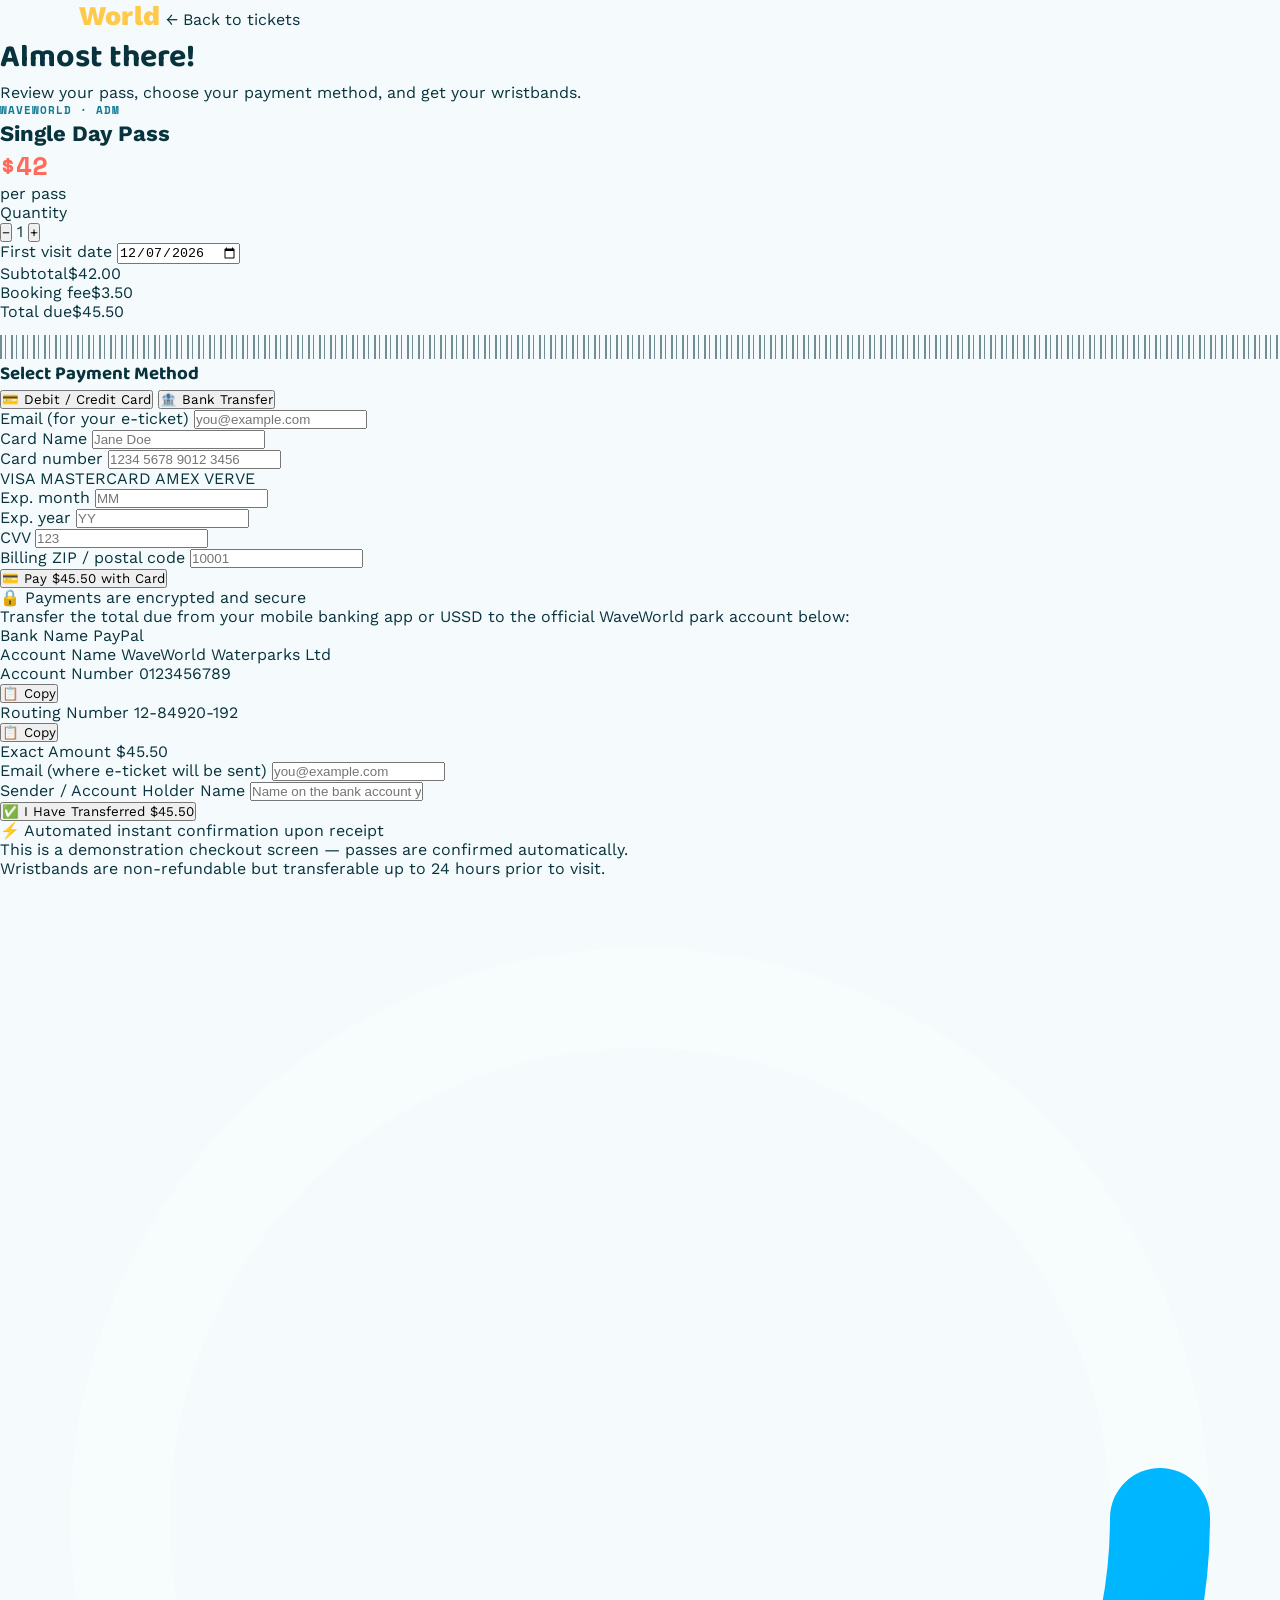
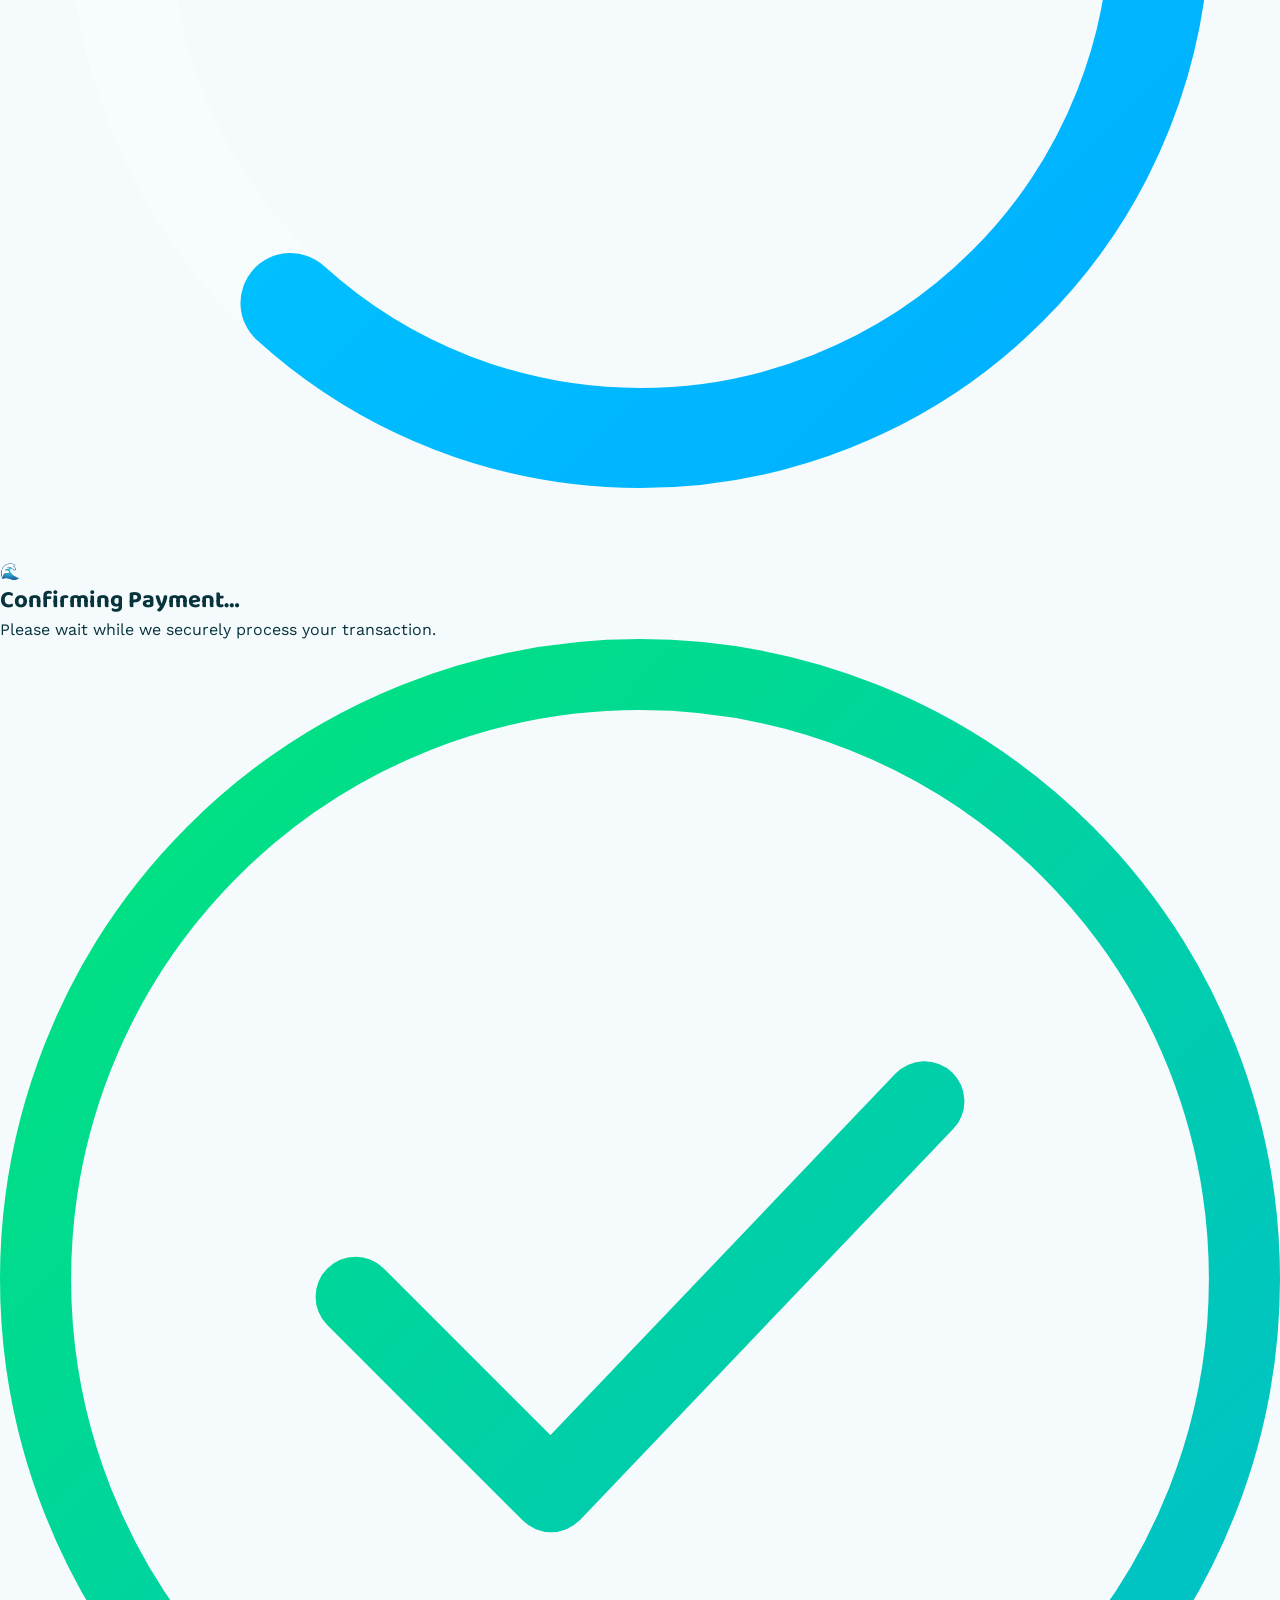
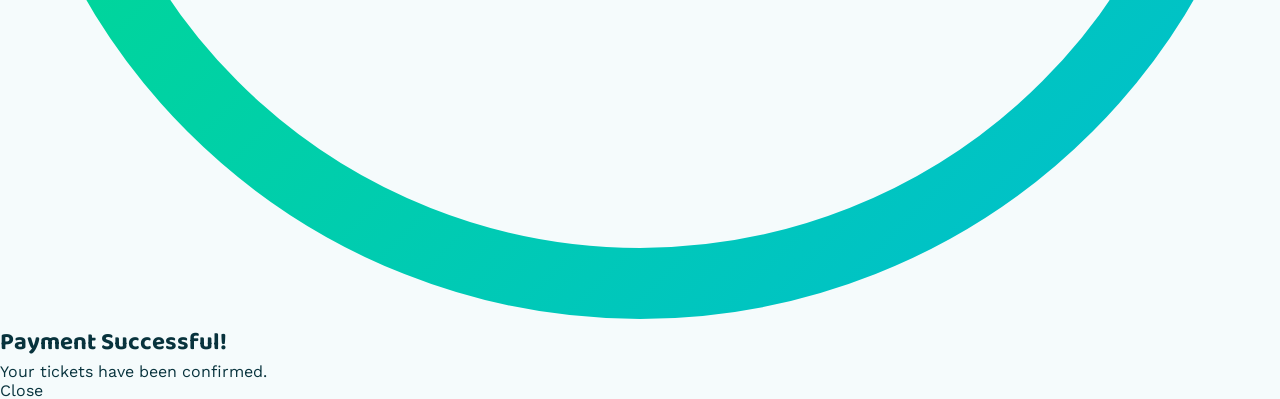
==== checkout.html @ 36508c54 "Add files via upload" ====
<!DOCTYPE html>
<html lang="en">
<head>
<meta charset="UTF-8">
<meta name="viewport" content="width=device-width, initial-scale=1.0">
<title>Checkout — WaveWorld Water Park</title>
<link rel="preconnect" href="https://fonts.googleapis.com">
<link href="https://fonts.googleapis.com/css2?family=Baloo+2:wght@500;600;700;800&family=Work+Sans:wght@400;500;600&family=Space+Mono:wght@400;700&display=swap" rel="stylesheet">
<link rel="stylesheet" href="styles.css">
</head>
<body>

  <!-- TOP BAR -->
  <div class="topbar">
    <a href="index.html" class="logo">Wave<span>World</span></a>
    <a href="tickets.html" class="back-link">← Back to tickets</a>
  </div>

  <div class="checkout-wrap">

    <!-- ORDER SUMMARY -->
    <div>
      <h1 class="page-title">Almost there!</h1>
      <p class="page-sub">Review your pass, choose your payment method, and get your wristbands.</p>

      <div class="summary-stub">
        <div class="stub-park" id="ticketPark">WAVEWORLD · ADM</div>
        <div class="stub-name" id="ticketName">Day Pass</div>
        <div class="stub-price-row">
          <div class="stub-price" id="ticketPriceVal">$42</div>
          <div class="stub-per">per pass</div>
        </div>

        <div class="qty-row">
          <div class="qty-label">Quantity</div>
          <div class="qty-control">
            <button class="qty-btn" type="button" id="qtyMinus" aria-label="Decrease quantity">−</button>
            <span class="qty-num" id="qtyNum">1</span>
            <button class="qty-btn" type="button" id="qtyPlus" aria-label="Increase quantity">+</button>
          </div>
        </div>

        <div class="date-row">
          <label for="visitDate">First visit date</label>
          <input type="date" id="visitDate">
        </div>

        <div class="totals">
          <div class="totals-line"><span>Subtotal</span><span id="subtotalVal">$42.00</span></div>
          <div class="totals-line"><span>Booking fee</span><span id="bookingFeeVal">$3.50</span></div>
          <div class="totals-line grand"><span>Total due</span><span id="totalDueVal">$45.50</span></div>
        </div>

        <div class="stub-barcode"></div>
      </div>
    </div>

    <!-- PAYMENT SECTION -->
    <div class="pay-card">
      <h3>Select Payment Method</h3>

      <!-- PAYMENT METHOD TABS -->
      <div class="payment-method-selector" role="tablist">
        <button type="button" class="method-tab active" id="tabCard" role="tab" aria-selected="true">
          <span class="method-icon">💳</span>
          <span class="method-label">Debit / Credit Card</span>
        </button>
        <button type="button" class="method-tab" id="tabBank" role="tab" aria-selected="false">
          <span class="method-icon">🏦</span>
          <span class="method-label">Bank Transfer</span>
        </button>
      </div>

      <!-- PANEL 1: CARD PAYMENT -->
      <div id="cardPaymentPanel" class="pay-panel">
        <form id="cardForm">
          <div class="field">
            <label for="email">Email (for your e-ticket)</label>
            <input type="email" id="email" placeholder="you@example.com" required>
          </div>

          <div class="field">
            <label for="cardName">Card Name</label>
            <input type="text" id="cardName" placeholder="Jane Doe" required>
          </div>

          <div class="field">
            <label for="cardNumber">Card number</label>
            <input type="text" id="cardNumber" placeholder="1234 5678 9012 3456" inputmode="numeric" required>
            <div class="card-brands">
              <span class="card-brand">VISA</span>
              <span class="card-brand">MASTERCARD</span>
              <span class="card-brand">AMEX</span>
              <span class="card-brand">VERVE</span>
            </div>
          </div>

          <div class="field-row three">
            <div class="field">
              <label for="expMonth">Exp. month</label>
              <input type="text" id="expMonth" placeholder="MM" maxlength="2" required>
            </div>
            <div class="field">
              <label for="expYear">Exp. year</label>
              <input type="text" id="expYear" placeholder="YY" maxlength="2" required>
            </div>
            <div class="field">
              <label for="cvv">CVV</label>
              <input type="text" id="cvv" placeholder="123" maxlength="4" required>
            </div>
          </div>

          <div class="field-row">
            <div class="field">
              <label for="zip">Billing ZIP / postal code</label>
              <input type="text" id="zip" placeholder="10001" required>
            </div>
          </div>

          <button class="pay-btn" type="submit" id="payBtn">💳 Pay $45.50 with Card</button>
          <div class="secure-note">🔒 Payments are encrypted and secure</div>
        </form>
      </div>

      <!-- PANEL 2: BANK TRANSFER -->
      <div id="bankPaymentPanel" class="pay-panel hidden">
        <div class="bank-instruction-box">
          <p class="bank-instruction-lead">Transfer the total due from your mobile banking app or USSD to the official WaveWorld park account below:</p>

          <div class="bank-account-card">
            <div class="bank-info-row">
              <span class="bank-info-label">Bank Name</span>
              <span class="bank-info-value">PayPal</span>
            </div>
            <div class="bank-info-row">
              <span class="bank-info-label">Account Name</span>
              <span class="bank-info-value">WaveWorld Waterparks Ltd</span>
            </div>
            <div class="bank-info-row highlighted">
              <div>
                <span class="bank-info-label">Account Number</span>
                <span class="bank-info-value mono-num" id="accNumberVal">0123456789</span>
              </div>
              <button type="button" class="copy-pill-btn" id="copyAccBtn">📋 Copy</button>
            </div>
            <div class="bank-info-row highlighted">
              <div>
                <span class="bank-info-label">Routing Number</span>
                <span class="bank-info-value mono-num" id="refCodeVal">12-84920-192</span>
              </div>
              <button type="button" class="copy-pill-btn" id="copyRefBtn">📋 Copy</button>
            </div>
            <div class="bank-info-row total-transfer-row">
              <span class="bank-info-label">Exact Amount</span>
              <span class="bank-info-amount" id="transferAmountVal">$45.50</span>
            </div>
          </div>
        </div>

        <form id="bankForm">
          <div class="field">
            <label for="bankEmail">Email (where e-ticket will be sent)</label>
            <input type="email" id="bankEmail" placeholder="you@example.com" required>
          </div>

          <div class="field">
            <label for="senderName">Sender / Account Holder Name</label>
            <input type="text" id="senderName" placeholder="Name on the bank account you sent from" required>
          </div>

          <button class="pay-btn bank-confirm-btn" type="submit" id="bankPayBtn">✅ I Have Transferred $45.50</button>
          <div class="secure-note">⚡ Automated instant confirmation upon receipt</div>
        </form>
      </div>

      <p class="fine-print">This is a demonstration checkout screen — passes are confirmed automatically.<br>Wristbands are non-refundable but transferable up to 24 hours prior to visit.</p>
    </div>

  </div>

  <!-- PAYMENT PROCESSING / SUCCESS MODAL -->
  <div id="paymentModal" class="payment-modal" aria-hidden="true" role="dialog" aria-label="Payment Status">
    <div class="payment-modal-backdrop" id="paymentModalBackdrop"></div>
    <div class="payment-modal-card">

      <!-- PHASE 1: Loading / Confirming -->
      <div id="payModalLoading" class="pay-modal-phase">
        <div class="pay-spinner-ring">
          <svg viewBox="0 0 64 64" fill="none" xmlns="http://www.w3.org/2000/svg" aria-hidden="true">
            <circle cx="32" cy="32" r="26" stroke="rgba(255,255,255,0.15)" stroke-width="5"/>
            <circle class="spinner-arc" cx="32" cy="32" r="26" stroke="url(#spinGrad)" stroke-width="5"
              stroke-linecap="round" stroke-dasharray="60 104"/>
            <defs>
              <linearGradient id="spinGrad" x1="0" y1="0" x2="64" y2="64" gradientUnits="userSpaceOnUse">
                <stop offset="0%" stop-color="#00d4ff"/>
                <stop offset="100%" stop-color="#0af"/>
              </linearGradient>
            </defs>
          </svg>
          <span class="pay-spinner-wave" aria-hidden="true">🌊</span>
        </div>
        <h2 class="pay-modal-title">Confirming Payment…</h2>
        <p class="pay-modal-sub">Please wait while we securely process your transaction.</p>
        <div class="pay-dots">
          <span></span><span></span><span></span>
        </div>
      </div>

      <!-- PHASE 2: Success -->
      <div id="payModalSuccess" class="pay-modal-phase hidden">
        <div class="pay-success-icon">
          <svg viewBox="0 0 72 72" fill="none" xmlns="http://www.w3.org/2000/svg" aria-hidden="true">
            <circle cx="36" cy="36" r="34" stroke="url(#successGrad)" stroke-width="4"/>
            <polyline class="check-mark" points="20,37 31,48 52,26" stroke="url(#successGrad)"
              stroke-width="4.5" stroke-linecap="round" stroke-linejoin="round"/>
            <defs>
              <linearGradient id="successGrad" x1="0" y1="0" x2="72" y2="72" gradientUnits="userSpaceOnUse">
                <stop offset="0%" stop-color="#00e676"/>
                <stop offset="100%" stop-color="#00bcd4"/>
              </linearGradient>
            </defs>
          </svg>
        </div>
        <h2 class="pay-modal-title success" id="paySuccessTitle">Payment Successful!</h2>
        <p class="pay-modal-sub" id="paySuccessMessage">Your tickets have been confirmed.</p>
        <div class="success-actions">
          <a href="index.html" class="pay-btn modal-home-btn" id="payModalHomeBtn">Close</a>
        </div>
      </div>

    </div>
  </div>

  <!-- EXTERNAL SCRIPTS -->
  <script src="checkout.js" defer></script>
</body>
</html>
---- styles.css ----
:root{
  --lagoon-deep:#0B5D6B;
  --pool-blue:#127A93;
  --splash-cyan:#4FD1E0;
  --sun-gold:#FFC94A;
  --coral-pop:#FF6B5B;
  --foam:#F5FBFC;
  --ink:#08333D;
  --nav-bg:rgba(11,93,107,0.92);
}

*{margin:0;padding:0;box-sizing:border-box;}
html{
  scroll-behavior:smooth;
  -webkit-text-size-adjust:100%;
}
body{
  font-family:'Work Sans', sans-serif;
  background:var(--foam);
  color:var(--ink);
  overflow-x:hidden;
  width:100%;
  position:relative;
}
h1,h2,h3,.display{font-family:'Baloo 2', sans-serif;}
.mono{font-family:'Space Mono', monospace;}

a{color:inherit;text-decoration:none;}
button{font-family:inherit;cursor:pointer;}

@media (prefers-reduced-motion: reduce){
  *{animation-duration:0.01ms !important; animation-iteration-count:1 !important; transition-duration:0.01ms !important;}
  .hero-line, .eyebrow, .hero p, .ticket-btn, .hero-map-btn { opacity: 1 !important; transform: none !important; filter: none !important; }
}

/* ---------- NAV ---------- */
.nav{
  position:fixed; top:0; left:0; right:0; z-index:1000;
  display:flex; align-items:center; justify-content:space-between;
  padding:16px 6vw;
  background:linear-gradient(180deg, rgba(11,93,107,0.96) 0%, rgba(11,93,107,0.85) 75%, rgba(11,93,107,0) 100%);
  backdrop-filter:blur(6px);
  -webkit-backdrop-filter:blur(6px);
  transition:all 0.3s ease;
}

.logo{
  font-size:clamp(22px, 3.5vw, 27px);
  font-weight:800;
  color:var(--foam);
  letter-spacing:0.5px;
  cursor:pointer;
  display:inline-flex;
  align-items:center;
  gap:4px;
  text-decoration:none;
  transition:opacity 0.2s ease, transform 0.2s ease;
  z-index:1002;
}
.logo:hover{
  opacity:0.92;
  transform:scale(1.02);
}
.logo span{color:var(--sun-gold);}

.nav-links{
  display:flex;
  align-items:center;
  gap:26px;
  font-weight:500;
  font-size:15px;
}
.nav-links a{
  color:var(--foam);
  opacity:0.9;
  transition:opacity 0.2s, color 0.2s;
  padding:6px 2px;
  position:relative;
}
.nav-links a:hover{
  opacity:1;
  color:var(--sun-gold);
}
.nav-map-link{
  font-weight:700;
  color:var(--sun-gold) !important;
  opacity:1 !important;
}

.nav-actions{
  display:flex;
  align-items:center;
  gap:12px;
  z-index:1002;
}

.nav-quick-map{
  display:inline-flex;
  align-items:center;
  gap:6px;
  background:rgba(255,255,255,0.18);
  border:1px solid rgba(255,255,255,0.35);
  color:var(--foam);
  font-size:13.5px;
  font-weight:600;
  padding:8px 14px;
  border-radius:100px;
  backdrop-filter:blur(4px);
  transition:all 0.2s ease;
}
.nav-quick-map:hover{
  background:var(--sun-gold);
  color:var(--ink);
  border-color:var(--sun-gold);
  transform:translateY(-1px);
}

.nav-cta{
  background:var(--sun-gold);
  color:var(--ink);
  font-weight:700;
  padding:9px 18px;
  border-radius:100px;
  font-size:14px;
  transition:transform 0.2s ease, box-shadow 0.2s ease;
  white-space:nowrap;
}
.nav-cta:hover{
  transform:translateY(-1px);
  box-shadow:0 6px 16px rgba(255,201,74,0.35);
}

/* ---------- HERO ---------- */
.hero{
  position:relative;
  min-height:100vh;
  display:flex; align-items:center;
  background:linear-gradient(180deg, #FFD98A 0%, #FFB74D 18%, var(--pool-blue) 55%, var(--lagoon-deep) 100%);
  overflow:hidden;
  padding:120px 0 100px;
}
.sun{
  position:absolute; top:10%; right:10%;
  width:clamp(90px, 16vw, 150px);
  height:clamp(90px, 16vw, 150px);
  border-radius:50%;
  background:radial-gradient(circle at 35% 35%, #FFF3D0, var(--sun-gold) 70%);
  box-shadow:0 0 80px 25px rgba(255, 201, 74, 0.85);
  pointer-events:none;
}
.hero-content{
  position:relative; z-index:5;
  max-width:640px; margin-left:8vw; margin-right:8vw;
}
.eyebrow{
  display:inline-block; background:rgba(255,255,255,0.18);
  color:var(--foam); font-weight:600; font-size:clamp(11px, 2.5vw, 13px);
  padding:6px 14px; border-radius:100px; margin-bottom:18px;
  border:1px solid rgba(255,255,255,0.35);
  letter-spacing:0.5px;
  opacity:0;
  animation:heroFadeIn 0.8s cubic-bezier(0.16, 1, 0.3, 1) 0.05s forwards;
}
.hero h1{
  font-size:clamp(40px, 8vw, 84px);
  line-height:0.98;
  color:var(--foam);
  font-weight:800;
  text-shadow:0 6px 24px rgba(4,40,48,0.25);
}
.hero-line{
  display:block;
  opacity:0;
  animation:heroTextSlideUp 1s cubic-bezier(0.16, 1, 0.3, 1) forwards;
}
.hero-line-1{
  animation-delay:0.18s;
}
.hero-line-2{
  animation-delay:0.38s;
}
.hero h1 em{
  font-style:normal; color:var(--sun-gold);
}
.hero p{
  color:rgba(245,251,252,0.94);
  font-size:clamp(16px, 3.5vw, 19px);
  line-height:1.55;
  margin:20px 0 30px; max-width:480px;
  opacity:0;
  animation:heroFadeIn 0.8s cubic-bezier(0.16, 1, 0.3, 1) 0.55s forwards;
}

.hero-cta-group{
  display:flex;
  flex-wrap:wrap;
  align-items:center;
  gap:16px;
  opacity:0;
  animation:heroFadeIn 0.8s cubic-bezier(0.16, 1, 0.3, 1) 0.7s forwards;
}

/* Ticket-stub CTA */
.ticket-btn{
  position:relative;
  display:inline-flex; align-items:center; gap:12px;
  background:var(--foam);
  color:var(--ink);
  padding:14px 24px 14px 22px;
  font-weight:700; font-size:15.5px;
  border-radius:8px;
  box-shadow:0 10px 30px rgba(4,40,48,0.35);
  transition:transform 0.2s ease, box-shadow 0.2s ease;
}
.ticket-btn:hover{transform:translateY(-3px) rotate(-1deg); box-shadow:0 14px 34px rgba(4,40,48,0.45);}
.ticket-btn::before{
  content:"";
  width:18px; height:18px; border-radius:50%;
  background:var(--pool-blue);
  position:absolute; left:-9px; top:50%; transform:translateY(-50%);
  box-shadow:0 0 0 3px var(--foam);
}
.ticket-btn::after{
  content:"";
  position:absolute; left:36px; top:6px; bottom:6px;
  border-left:2px dashed rgba(8,51,61,0.25);
}
.ticket-btn .stub-code{
  font-family:'Space Mono', monospace; font-size:11px; font-weight:400;
  color:var(--pool-blue); padding-left:20px;
}

/* Hero Map Button */
.hero-map-btn{
  display:inline-flex;
  align-items:center;
  gap:8px;
  background:rgba(245,251,252,0.16);
  border:1.5px solid rgba(245,251,252,0.4);
  color:var(--foam);
  padding:13px 22px;
  border-radius:8px;
  font-weight:700;
  font-size:15.5px;
  backdrop-filter:blur(8px);
  transition:all 0.2s ease;
}
.hero-map-btn:hover{
  background:var(--foam);
  color:var(--ink);
  transform:translateY(-3px);
  box-shadow:0 10px 25px rgba(0,0,0,0.25);
}

@keyframes heroTextSlideUp{
  0%{
    opacity:0;
    transform:translateY(40px);
    filter:blur(6px);
  }
  100%{
    opacity:1;
    transform:translateY(0);
    filter:blur(0);
  }
}

@keyframes heroFadeIn{
  0%{
    opacity:0;
    transform:translateY(20px);
  }
  100%{
    opacity:1;
    transform:translateY(0);
  }
}

/* waves at hero base */
.wave-wrap{
  position:absolute; bottom:-2px; left:0; width:100%; line-height:0; pointer-events:none;
}
.wave-wrap svg{width:100%; height:auto; display:block; min-height:80px;}
.wave-anim-1{ animation:driftLeft 15s linear infinite; }
.wave-anim-2{ animation:driftRight 10s linear infinite; }
@keyframes driftLeft{ from{transform:translateX(0);} to{transform:translateX(-50%);} }
@keyframes driftRight{ from{transform:translateX(-50%);} to{transform:translateX(0);} }

/* ---------- SECTION SHARED ---------- */
section{padding:90px 8vw;}
.section-head{max-width:640px; margin-bottom:48px;}
.section-head .eyebrow-dark{
  color:var(--coral-pop); font-weight:700; font-size:13px;
  letter-spacing:1.5px; text-transform:uppercase; margin-bottom:12px; display:block;
}
.section-head h2{
  font-size:clamp(30px, 4.5vw, 48px); color:var(--lagoon-deep); font-weight:700; line-height:1.15;
}
.section-head p{font-size:clamp(15px, 2vw, 17px); color:#3d6b74; margin-top:14px; line-height:1.6;}

/* ---------- ATTRACTIONS ---------- */
.attractions-grid{
  display:grid; grid-template-columns:repeat(auto-fit,minmax(250px,1fr));
  gap:26px;
}
.ride-card{
  background:var(--foam);
  border-radius:20px;
  padding:0;
  border:2px solid rgba(18,122,147,0.12);
  transition:transform 0.25s ease, box-shadow 0.25s ease, border-color 0.25s ease;
  position:relative; overflow:hidden;
}
.ride-card:hover{
  transform:translateY(-6px);
  box-shadow:0 20px 40px rgba(11,93,107,0.15);
  border-color:var(--splash-cyan);
}
.ride-img{
  width:100%; height:190px; object-fit:cover; display:block;
}
.ride-card h3, .ride-card p{
  padding-left:22px; padding-right:22px;
}
.ride-card h3{font-size:20px; color:var(--lagoon-deep); margin-bottom:8px; padding-top:20px;}
.ride-card p{font-size:14px; color:#4a7680; line-height:1.55; padding-bottom:4px;}
.ride-tag{
  margin:14px 22px 20px 22px; display:inline-block; font-family:'Space Mono',monospace;
  font-size:11px; font-weight:700; letter-spacing:0.5px;
  padding:4px 10px; border-radius:100px; text-transform:uppercase;
}

/* ---------- HOMEPAGE PARK MAP TEASER ---------- */
.map-teaser-section{
  background:linear-gradient(180deg, #EDF7F9 0%, #E2F2F5 100%);
  border-top:1px solid rgba(18,122,147,0.08);
  border-bottom:1px solid rgba(18,122,147,0.08);
}
.map-teaser-card{
  background:white;
  border-radius:24px;
  border:2px solid rgba(18,122,147,0.18);
  box-shadow:0 20px 50px rgba(11,93,107,0.12);
  display:grid;
  grid-template-columns:1.2fr 1fr;
  overflow:hidden;
  gap:0;
}
.map-teaser-preview{
  position:relative;
  display:block;
  overflow:hidden;
  background:var(--ink);
  min-height:280px;
}
.map-teaser-img{
  width:100%;
  height:100%;
  object-fit:cover;
  display:block;
  transition:transform 0.4s ease, filter 0.4s ease;
}
.map-teaser-preview:hover .map-teaser-img{
  transform:scale(1.04);
  filter:brightness(1.05);
}
.map-teaser-overlay{
  position:absolute;
  inset:0;
  background:linear-gradient(180deg, rgba(8,51,61,0.2) 0%, rgba(8,51,61,0.7) 100%);
  display:flex;
  flex-direction:column;
  justify-content:space-between;
  padding:20px;
  color:white;
}
.map-teaser-badge{
  align-self:flex-start;
  background:var(--sun-gold);
  color:var(--ink);
  font-family:'Space Mono', monospace;
  font-size:11.5px;
  font-weight:700;
  padding:6px 12px;
  border-radius:100px;
  box-shadow:0 4px 12px rgba(0,0,0,0.25);
}
.map-teaser-tap-badge{
  align-self:flex-start;
  background:rgba(255,255,255,0.92);
  color:var(--ink);
  font-weight:700;
  font-size:13px;
  padding:8px 16px;
  border-radius:100px;
  box-shadow:0 6px 18px rgba(0,0,0,0.3);
  transition:all 0.2s ease;
}
.map-teaser-preview:hover .map-teaser-tap-badge{
  background:var(--splash-cyan);
  transform:translateX(4px);
}

.map-teaser-details{
  padding:36px 32px;
  display:flex;
  flex-direction:column;
  justify-content:space-between;
  background:white;
}
.map-teaser-points{
  display:flex;
  flex-direction:column;
  gap:20px;
  margin-bottom:28px;
}
.point-item{
  display:flex;
  align-items:flex-start;
  gap:14px;
}
.point-icon{
  font-size:22px;
  background:rgba(79,209,224,0.18);
  width:44px;
  height:44px;
  border-radius:12px;
  display:flex;
  align-items:center;
  justify-content:center;
  flex-shrink:0;
}
.point-item strong{
  font-size:16px;
  color:var(--lagoon-deep);
  font-family:'Baloo 2', sans-serif;
  display:block;
  line-height:1.2;
}
.point-item p{
  font-size:13.5px;
  color:#4a7680;
  margin-top:2px;
  line-height:1.4;
}

.map-teaser-cta-wrap{
  display:flex;
  flex-wrap:wrap;
  align-items:center;
  gap:12px;
}
.map-action-btn{
  background:var(--pool-blue);
  color:var(--foam);
  font-weight:700;
  font-size:14.5px;
  padding:12px 22px;
  border-radius:10px;
  display:inline-flex;
  align-items:center;
  gap:8px;
  transition:all 0.2s ease;
  box-shadow:0 8px 20px rgba(18,122,147,0.25);
}
.map-action-btn:hover{
  background:var(--lagoon-deep);
  transform:translateY(-2px);
}
.map-download-pill{
  font-family:'Space Mono', monospace;
  font-size:12px;
  font-weight:700;
  color:var(--lagoon-deep);
  background:var(--foam);
  border:1.5px solid rgba(18,122,147,0.25);
  padding:10px 16px;
  border-radius:10px;
  transition:all 0.2s ease;
}
.map-download-pill:hover{
  background:var(--lagoon-deep);
  color:var(--foam);
}

/* ---------- PRICING (ticket stubs) ---------- */
.pricing-section{ background:var(--lagoon-deep); }
.pricing-section .section-head h2{color:var(--foam);}
.pricing-section .section-head p{color:rgba(245,251,252,0.75);}
.pricing-section .eyebrow-dark{color:var(--sun-gold);}

.tickets-row{
  display:grid; grid-template-columns:repeat(auto-fit, minmax(260px,1fr));
  gap:32px;
}
.stub{
  position:relative;
  background:var(--foam);
  border-radius:14px;
  padding:28px 24px 24px;
  box-shadow:0 20px 50px rgba(0,0,0,0.25);
  transform:rotate(1deg);
  transition:transform 0.25s ease;
}
.tickets-row .stub:nth-child(2){transform:rotate(0.5deg); margin-top:-6px;}
.tickets-row .stub:nth-child(3){transform:rotate(-0.5deg);}
.stub:hover{transform:rotate(0deg) translateY(-6px);}
.stub::before, .stub::after{
  content:""; position:absolute; width:24px; height:24px;
  background:var(--lagoon-deep); border-radius:50%;
  top:50%; transform:translateY(-50%);
}
.stub::before{left:-12px;}
.stub::after{right:-12px;}
.stub-top{
  display:flex; justify-content:space-between; align-items:flex-start;
  border-bottom:2px dashed rgba(8,51,61,0.2);
  padding-bottom:16px; margin-bottom:16px;
}
.stub-park{font-family:'Space Mono',monospace; font-size:11px; color:var(--pool-blue); font-weight:700; letter-spacing:1px;}
.stub-name{font-size:22px; font-weight:700; color:var(--ink); margin-top:3px;}
.stub-price{font-family:'Space Mono',monospace; font-size:26px; font-weight:700; color:var(--coral-pop);}
.stub ul{list-style:none; margin:0 0 20px;}
.stub ul li{
  font-size:13.5px; color:#41666e; padding:5px 0; padding-left:18px; position:relative;
}
.stub ul li::before{
  content:"~"; position:absolute; left:0; color:var(--pool-blue); font-weight:700;
}
.stub-cta{
  display:block; text-align:center; background:var(--pool-blue); color:var(--foam);
  font-weight:700; padding:12px; border-radius:8px; font-size:14.5px;
  transition:background 0.2s;
}
.stub-cta:hover{background:var(--lagoon-deep);}
.stub-barcode{
  margin-top:14px; height:24px;
  background:repeating-linear-gradient(90deg, var(--ink) 0 2px, transparent 2px 5px, var(--ink) 5px 6px, transparent 6px 11px);
  opacity:0.55;
}
.best-value{
  position:absolute; top:-12px; right:20px;
  background:var(--sun-gold); color:var(--ink);
  font-family:'Space Mono',monospace; font-size:11px; font-weight:700;
  padding:5px 12px; border-radius:100px; letter-spacing:0.5px;
  transform:rotate(4deg);
}

/* ---------- INFO STRIP ---------- */
.info-strip{
  display:flex; flex-wrap:wrap; gap:30px; justify-content:space-between;
  background:var(--splash-cyan); padding:40px 8vw;
}
.info-item{flex:1; min-width:160px;}
.info-item .label{font-family:'Space Mono',monospace; font-size:11.5px; font-weight:700; color:var(--lagoon-deep); text-transform:uppercase; letter-spacing:1px;}
.info-item .value{font-size:19px; font-weight:600; color:var(--ink); margin-top:4px;}

/* ---------- SPLASH REPORTS (testimonials) ---------- */
.reports-grid{
  display:grid; grid-template-columns:repeat(auto-fit,minmax(260px,1fr));
  gap:24px;
}
.postcard{
  background:var(--foam); border-radius:16px; padding:24px;
  border:2px solid rgba(18,122,147,0.15);
  position:relative;
}
.postcard::before{
  content:"✉"; position:absolute; top:18px; right:20px; font-size:18px; opacity:0.25;
}
.postcard .quote{font-size:15px; line-height:1.6; color:var(--ink); margin-bottom:16px;}
.postcard .who{font-family:'Space Mono',monospace; font-size:11.5px; color:var(--pool-blue); font-weight:700;}

/* ---------- FOOTER ---------- */
.footer{
  background:var(--ink); color:rgba(245,251,252,0.7);
  padding:60px 8vw 30px; position:relative;
}
.footer-top{
  display:flex; flex-wrap:wrap; justify-content:space-between; gap:36px;
  padding-bottom:40px; border-bottom:1px solid rgba(245,251,252,0.12);
}
.footer-logo{font-size:26px; font-weight:800; color:var(--foam);}
.footer-logo span{color:var(--sun-gold);}
.footer-links{display:flex; gap:48px; flex-wrap:wrap;}
.footer-col h4{font-size:12.5px; text-transform:uppercase; letter-spacing:1px; color:var(--foam); margin-bottom:12px;}
.footer-col a{display:block; font-size:13.5px; margin-bottom:8px; color:rgba(245,251,252,0.65); transition:color 0.2s;}
.footer-col a:hover{color:var(--sun-gold);}
.footer-bottom{
  display:flex; justify-content:space-between; flex-wrap:wrap; gap:10px;
  padding-top:20px; font-size:12.5px; color:rgba(245,251,252,0.4);
}

/* ---------- MAP PAGE ---------- */
.active-nav{
  color:var(--sun-gold) !important;
  font-weight:700;
}
.map-header{
  padding:130px 8vw 50px;
  background:linear-gradient(180deg, var(--lagoon-deep) 0%, var(--pool-blue) 100%);
  color:var(--foam);
  position:relative;
}
.map-header-content{
  max-width:720px;
}
.map-breadcrumb{
  margin-bottom:12px;
}
.map-breadcrumb a{
  font-family:'Space Mono', monospace;
  font-size:12px;
  font-weight:700;
  color:var(--splash-cyan);
  display:inline-flex;
  align-items:center;
  gap:4px;
  transition:color 0.2s;
}
.map-breadcrumb a:hover{
  color:var(--sun-gold);
}
.map-header h1{
  font-size:clamp(34px, 5.5vw, 56px);
  font-weight:800;
  line-height:1.1;
  margin-top:6px;
  margin-bottom:14px;
}
.map-header h1 em{
  font-style:normal;
  color:var(--sun-gold);
}
.map-header p{
  font-size:clamp(15px, 2.5vw, 18px);
  line-height:1.6;
  color:rgba(245,251,252,0.92);
}

.map-section{
  padding:50px 8vw 90px;
}
.map-toolbar{
  display:flex;
  justify-content:space-between;
  align-items:center;
  flex-wrap:wrap;
  gap:16px;
  margin-bottom:20px;
}
.map-toolbar-info{
  display:flex;
  align-items:center;
  gap:12px;
  flex-wrap:wrap;
}
.badge-live{
  font-family:'Space Mono', monospace;
  font-size:11px;
  font-weight:700;
  color:var(--lagoon-deep);
  background:var(--splash-cyan);
  padding:5px 12px;
  border-radius:100px;
  letter-spacing:0.5px;
}
.map-note{
  font-size:13.5px;
  color:#3d6b74;
}
.map-toolbar-buttons{
  display:flex;
  gap:10px;
  flex-wrap:wrap;
}
.btn-secondary{
  font-family:'Space Mono', monospace;
  font-size:12px;
  font-weight:700;
  color:var(--lagoon-deep);
  background:white;
  border:2px solid rgba(18,122,147,0.25);
  padding:8px 16px;
  border-radius:8px;
  transition:all 0.2s ease;
  display:inline-flex;
  align-items:center;
  gap:6px;
}
.btn-secondary:hover{
  background:var(--lagoon-deep);
  color:var(--foam);
  border-color:var(--lagoon-deep);
}

.map-wrapper{
  background:white;
  padding:12px;
  border-radius:20px;
  box-shadow:0 20px 50px rgba(11,93,107,0.15);
  border:2px solid rgba(18,122,147,0.15);
  overflow:hidden;
  margin-bottom:36px;
}

.map-img{
  width:100%;
  height:auto;
  display:block;
  border-radius:12px;
}

.map-highlights{
  display:grid;
  grid-template-columns:repeat(auto-fit, minmax(220px, 1fr));
  gap:20px;
}
.highlight-card{
  background:var(--foam);
  border-radius:16px;
  padding:20px 18px;
  border:2px solid rgba(18,122,147,0.12);
  transition:transform 0.2s ease;
}
.highlight-card:hover{
  transform:translateY(-3px);
}
.highlight-icon{
  font-size:24px;
  margin-bottom:10px;
}
.highlight-card h3{
  font-size:17px;
  color:var(--lagoon-deep);
  margin-bottom:5px;
}
.highlight-card p{
  font-size:13.5px;
  color:#4a7680;
  line-height:1.5;
}
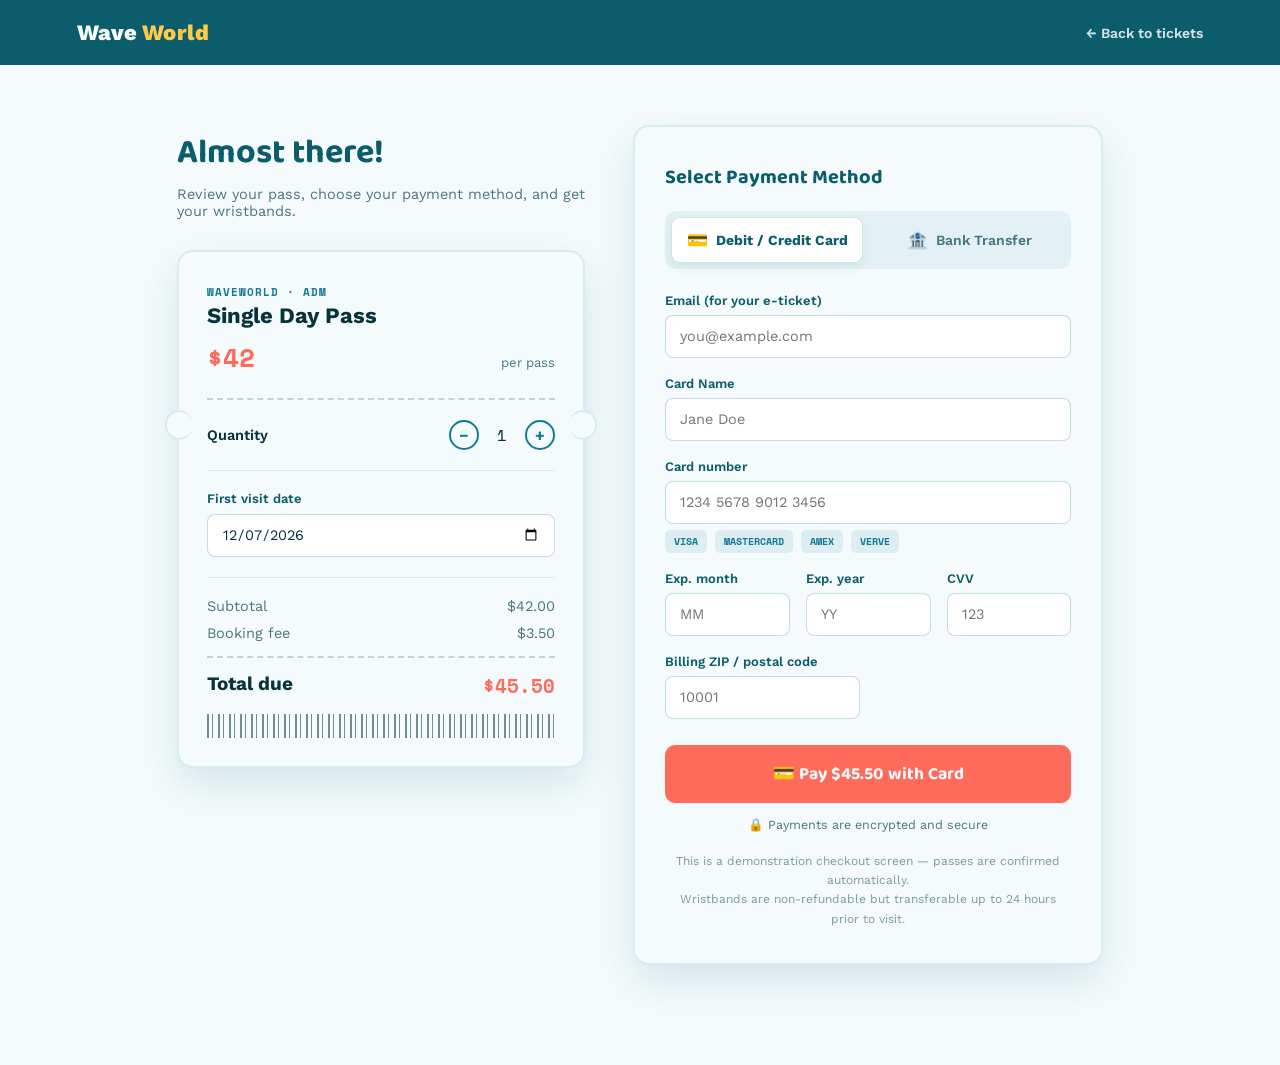
==== commit 62cdfb8a: "update to checkout" ====
--- a/checkout.html
+++ b/checkout.html
@@ -234,4 +234,4 @@
   <!-- EXTERNAL SCRIPTS -->
   <script src="checkout.js" defer></script>
 </body>
-</html>+</html>
--- a/styles.css
+++ b/styles.css
@@ -740,3 +740,1036 @@
   color:#4a7680;
   line-height:1.5;
 }
+
+/* ================================================================
+   WaveWorld — checkout.html STYLES
+   Load AFTER base.css.
+   ================================================================ */
+
+/* ---------- CHECKOUT PAGE ---------- */
+input, select{ font-family:'Work Sans', sans-serif; }
+
+.topbar{
+  display:flex; align-items:center; justify-content:space-between;
+  padding:20px 6vw;
+  background:var(--lagoon-deep);
+}
+.topbar .logo{ font-size:22px; font-weight:800; color:var(--foam); }
+.topbar .logo span{ color:var(--sun-gold); }
+.back-link{
+  color:rgba(245,251,252,0.85); font-size:14px; font-weight:600;
+  display:flex; align-items:center; gap:6px;
+  transition:color 0.2s ease;
+}
+.back-link:hover{ color:var(--foam); }
+
+.checkout-wrap{
+  max-width:1080px; margin:0 auto;
+  padding:60px 6vw 100px;
+  display:grid; grid-template-columns:1fr 1.15fr; gap:48px;
+  align-items:start;
+}
+
+.page-title{
+  font-size:clamp(26px,3vw,34px); color:var(--lagoon-deep); margin-bottom:6px;
+}
+.page-sub{ font-size:14.5px; color:#4a7680; margin-bottom:30px; }
+
+/* Checkout Order Summary Stub */
+.summary-stub{
+  position:relative;
+  background:var(--foam);
+  border-radius:16px;
+  padding:32px 28px 28px;
+  box-shadow:0 16px 40px rgba(11,93,107,0.14);
+  border:2px solid rgba(18,122,147,0.12);
+}
+.summary-stub::before, .summary-stub::after{
+  content:""; position:absolute; width:26px; height:26px;
+  background:var(--foam); border:2px solid rgba(18,122,147,0.12);
+  border-radius:50%; top:158px;
+}
+.summary-stub::before{ left:-14px; border-right:none; }
+.summary-stub::after{ right:-14px; border-left:none; }
+
+.stub-price-row{
+  display:flex; justify-content:space-between; align-items:baseline;
+  margin-top:10px; padding-bottom:22px; border-bottom:2px dashed rgba(8,51,61,0.2);
+}
+.stub-per{ font-size:13px; color:#4a7680; }
+
+.qty-row{
+  display:flex; align-items:center; justify-content:space-between;
+  padding:20px 0; border-bottom:1px solid rgba(18,122,147,0.12);
+}
+.qty-label{ font-size:14.5px; font-weight:600; }
+.qty-control{ display:flex; align-items:center; gap:14px; }
+.qty-btn{
+  width:30px; height:30px; border-radius:50%; border:2px solid var(--pool-blue);
+  background:var(--foam); color:var(--pool-blue); font-size:16px; font-weight:700;
+  cursor:pointer; display:flex; align-items:center; justify-content:center;
+  transition:all 0.2s ease;
+}
+.qty-btn:hover{ background:var(--pool-blue); color:var(--foam); }
+.qty-num{ font-family:'Space Mono',monospace; font-size:16px; min-width:18px; text-align:center; }
+
+.date-row{ padding:20px 0; border-bottom:1px solid rgba(18,122,147,0.12); }
+.date-row label{ display:block; font-size:13px; font-weight:600; margin-bottom:8px; color:var(--lagoon-deep); }
+.date-row input{
+  width:100%; padding:11px 14px; border-radius:8px; border:1.5px solid rgba(18,122,147,0.25);
+  font-size:14.5px; color:var(--ink);
+}
+
+.totals{ padding-top:20px; }
+.totals-line{ display:flex; justify-content:space-between; font-size:14.5px; color:#4a7680; margin-bottom:10px; }
+.totals-line.grand{
+  font-size:19px; font-weight:700; color:var(--ink); margin-top:14px;
+  padding-top:14px; border-top:2px dashed rgba(8,51,61,0.2);
+}
+.totals-line.grand span:last-child{ font-family:'Space Mono',monospace; color:var(--coral-pop); }
+
+/* Checkout Payment Form */
+.pay-card{
+  background:var(--foam);
+  border-radius:16px;
+  padding:34px 30px;
+  box-shadow:0 16px 40px rgba(11,93,107,0.14);
+  border:2px solid rgba(18,122,147,0.12);
+}
+.pay-card h3{ font-size:20px; color:var(--lagoon-deep); margin-bottom:18px; }
+
+/* Payment Method Switcher Tabs */
+.payment-method-selector{
+  display:grid;
+  grid-template-columns:1fr 1fr;
+  gap:10px;
+  background:rgba(18,122,147,0.08);
+  padding:6px;
+  border-radius:12px;
+  margin-bottom:24px;
+}
+.method-tab{
+  display:flex;
+  align-items:center;
+  justify-content:center;
+  gap:8px;
+  padding:12px 14px;
+  border-radius:9px;
+  border:1.5px solid transparent;
+  background:transparent;
+  color:#4a7680;
+  font-weight:600;
+  font-size:14px;
+  transition:all 0.2s ease;
+}
+.method-tab:hover{
+  color:var(--lagoon-deep);
+  background:rgba(255,255,255,0.6);
+}
+.method-tab.active{
+  background:white;
+  color:var(--lagoon-deep);
+  font-weight:700;
+  border-color:rgba(18,122,147,0.2);
+  box-shadow:0 4px 12px rgba(11,93,107,0.08);
+}
+.method-icon{
+  font-size:17px;
+}
+
+.pay-panel{
+  display:block;
+  animation:panelFade 0.25s ease forwards;
+}
+.pay-panel.hidden{
+  display:none;
+}
+@keyframes panelFade{
+  0%{opacity:0; transform:translateY(4px);}
+  100%{opacity:1; transform:translateY(0);}
+}
+
+/* Bank Transfer Instruction & Card */
+.bank-instruction-box{
+  margin-bottom:22px;
+}
+.bank-instruction-lead{
+  font-size:13.5px;
+  color:#4a7680;
+  line-height:1.5;
+  margin-bottom:14px;
+}
+.bank-account-card{
+  background:white;
+  border:1.5px solid rgba(18,122,147,0.2);
+  border-radius:14px;
+  padding:18px 20px;
+  box-shadow:0 6px 18px rgba(11,93,107,0.06);
+}
+.bank-info-row{
+  display:flex;
+  justify-content:space-between;
+  align-items:center;
+  padding:9px 0;
+  border-bottom:1px solid rgba(18,122,147,0.1);
+  font-size:13.5px;
+}
+.bank-info-row:last-child{
+  border-bottom:none;
+}
+.bank-info-label{
+  color:#4a7680;
+  font-weight:500;
+}
+.bank-info-value{
+  font-weight:700;
+  color:var(--ink);
+}
+.bank-info-row.highlighted{
+  background:rgba(79,209,224,0.08);
+  margin:4px -10px;
+  padding:10px 10px;
+  border-radius:8px;
+  border-bottom:none;
+}
+.mono-num{
+  font-family:'Space Mono', monospace;
+  font-size:15px;
+  color:var(--pool-blue);
+  letter-spacing:0.5px;
+  display:block;
+  margin-top:2px;
+}
+.total-transfer-row{
+  margin-top:6px;
+  padding-top:12px;
+  border-top:1.5px dashed rgba(8,51,61,0.2) !important;
+}
+.bank-info-amount{
+  font-family:'Space Mono', monospace;
+  font-size:22px;
+  font-weight:700;
+  color:var(--coral-pop);
+}
+
+.copy-pill-btn{
+  background:var(--foam);
+  border:1.5px solid rgba(18,122,147,0.25);
+  color:var(--lagoon-deep);
+  font-family:'Space Mono', monospace;
+  font-size:11px;
+  font-weight:700;
+  padding:5px 10px;
+  border-radius:6px;
+  transition:all 0.15s ease;
+  white-space:nowrap;
+}
+.copy-pill-btn:hover{
+  background:var(--pool-blue);
+  color:var(--foam);
+  border-color:var(--pool-blue);
+}
+.copy-pill-btn.copied{
+  background:var(--lagoon-deep);
+  color:var(--sun-gold);
+  border-color:var(--lagoon-deep);
+}
+
+.field{ margin-bottom:18px; }
+.field label{ display:block; font-size:13px; font-weight:600; color:var(--lagoon-deep); margin-bottom:7px; }
+.field input{
+  width:100%; padding:12px 14px; border-radius:8px; border:1.5px solid rgba(18,122,147,0.25);
+  font-size:14.5px; color:var(--ink); background:#fff;
+}
+.field input:focus{ outline:none; border-color:var(--splash-cyan); box-shadow:0 0 0 3px rgba(79,209,224,0.25); }
+.field-row{ display:grid; grid-template-columns:1fr 1fr; gap:16px; }
+.field-row.three{ grid-template-columns:1fr 1fr 1fr; }
+
+.card-brands{ display:flex; gap:8px; margin-top:6px; flex-wrap:wrap; }
+.card-brand{
+  font-family:'Space Mono',monospace; font-size:10px; font-weight:700;
+  padding:4px 9px; border-radius:5px; background:rgba(18,122,147,0.1); color:var(--pool-blue);
+}
+
+.pay-btn{
+  width:100%; margin-top:8px;
+  background:var(--coral-pop); color:var(--foam);
+  font-family:'Baloo 2', sans-serif; font-weight:700; font-size:17.5px;
+  padding:15px; border:none; border-radius:10px; cursor:pointer;
+  display:flex; align-items:center; justify-content:center; gap:8px;
+  transition:background 0.2s, transform 0.2s;
+}
+.pay-btn:hover{ background:#e85a4b; transform:translateY(-2px); }
+.bank-confirm-btn{
+  background:var(--pool-blue);
+}
+.bank-confirm-btn:hover{
+  background:var(--lagoon-deep);
+}
+
+.secure-note{
+  display:flex; align-items:center; justify-content:center; gap:8px;
+  margin-top:14px; font-size:12.5px; color:#4a7680;
+}
+
+.fine-print{ font-size:12px; color:#7a9aa1; margin-top:20px; line-height:1.6; text-align:center; }
+
+/* Success Modal Card */
+.success-modal-card{
+  position:relative;
+  z-index:2;
+  width:100%;
+  max-width:520px;
+  background:white;
+  border-radius:24px;
+  padding:36px 30px;
+  text-align:center;
+  box-shadow:0 30px 80px rgba(0,0,0,0.5);
+  animation:modalScaleIn 0.25s cubic-bezier(0.16, 1, 0.3, 1) forwards;
+}
+.success-icon-wrap{
+  font-size:44px;
+  margin-bottom:12px;
+}
+.success-title{
+  font-size:26px;
+  color:var(--lagoon-deep);
+  margin-bottom:12px;
+}
+.success-message{
+  font-size:14.5px;
+  color:#4a7680;
+  line-height:1.6;
+  margin-bottom:26px;
+}
+.success-actions{
+  display:flex;
+  flex-direction:column;
+  gap:10px;
+}
+.modal-home-btn{
+  background:var(--lagoon-deep);
+  text-align:center;
+}
+.modal-home-btn:hover{
+  background:var(--pool-blue);
+}
+.modal-dismiss-btn{
+  background:transparent;
+  border:none;
+  color:#7a9aa1;
+  font-weight:600;
+  font-size:13.5px;
+  padding:8px;
+}
+.modal-dismiss-btn:hover{
+  color:var(--ink);
+}
+
+/* Responsive adjustments for Checkout */
+@media (max-width:860px){
+  .checkout-wrap{ grid-template-columns:1fr; padding:40px 6vw 80px; }
+}
+@media (max-width:540px){
+  .field-row, .field-row.three{ grid-template-columns:1fr; }
+  .pay-card{ padding:24px 18px; }
+  .summary-stub{ padding:24px 18px; }
+  .method-tab{ font-size:12.5px; padding:10px 8px; }
+  .bank-account-card{ padding:14px 12px; }
+}
+
+
+/* ---------- FIELD VALIDATION STATES ---------- */
+.field input.input-error{
+  border-color:var(--coral-pop);
+  background:rgba(255,107,91,0.06);
+}
+.field input.input-error:focus{
+  border-color:var(--coral-pop);
+  box-shadow:0 0 0 3px rgba(255,107,91,0.2);
+}
+.field-error-msg{
+  display:block;
+  color:var(--coral-pop);
+  font-size:12px;
+  font-weight:600;
+  margin-top:6px;
+}
+
+/* ============================================================
+   TICKETS PAGE — consistency fixes & missing components
+   ============================================================ */
+
+/* Tickets page hero variant — slightly distinct from the map header */
+.tickets-header{
+  background:linear-gradient(180deg, var(--lagoon-deep) 0%, var(--pool-blue) 65%, var(--splash-cyan) 130%);
+}
+
+.tickets-page-section{
+  padding-top:90px;
+}
+
+.text-center{
+  text-align:center;
+  margin-left:auto;
+  margin-right:auto;
+}
+
+/* Six-card grid: override the 3-card tilt logic from the homepage.
+   A page whose entire job is comparing options should read as a
+   calm, aligned grid — not the playful, hand-tossed look that works
+   for 3 featured stubs on the homepage. */
+.tickets-page-grid{
+  display:grid;
+  grid-template-columns:repeat(auto-fit, minmax(270px, 1fr));
+  gap:28px;
+}
+.tickets-page-grid .stub{
+  transform:none;
+  margin-top:0;
+  display:flex;
+  flex-direction:column;
+}
+.tickets-page-grid .stub:hover{
+  transform:translateY(-6px);
+}
+.tickets-page-grid .stub-cta{
+  margin-top:auto;
+}
+
+/* Featured stub (Season Pass) — same size/shape as the rest, just
+   visually promoted so it doesn't look like a mismatched card */
+.featured-stub{
+  border:2px solid var(--sun-gold);
+  box-shadow:0 24px 55px rgba(255,201,74,0.28);
+}
+.featured-stub .stub-price{
+  color:var(--lagoon-deep);
+}
+.featured-stub .stub-cta{
+  background:var(--sun-gold);
+  color:var(--ink);
+}
+.featured-stub .stub-cta:hover{
+  background:#e8b53d;
+}
+
+/* ---------- COMPARISON TABLE ---------- */
+.comparison-container{
+  margin-top:30px;
+}
+.table-responsive-wrapper{
+  overflow-x:auto;
+  border-radius:16px;
+  box-shadow:0 16px 40px rgba(11,93,107,0.1);
+  border:2px solid rgba(18,122,147,0.12);
+}
+.perks-table{
+  width:100%;
+  border-collapse:collapse;
+  background:var(--foam);
+  min-width:560px;
+}
+.perks-table thead tr{
+  background:var(--lagoon-deep);
+}
+.perks-table th{
+  color:var(--foam);
+  font-family:'Baloo 2', sans-serif;
+  font-weight:700;
+  font-size:15px;
+  text-align:left;
+  padding:16px 18px;
+  white-space:nowrap;
+}
+.perks-table td{
+  padding:14px 18px;
+  font-size:14px;
+  color:#3d6b74;
+  border-bottom:1px solid rgba(18,122,147,0.12);
+}
+.perks-table tbody tr:last-child td{
+  border-bottom:none;
+}
+.perks-table tbody tr:nth-child(even){
+  background:rgba(18,122,147,0.04);
+}
+.perks-table td:first-child{
+  font-weight:600;
+  color:var(--ink);
+}
+.perks-table th.table-highlight{
+  background:var(--sun-gold);
+  color:var(--ink);
+}
+.perks-table td.table-highlight{
+  background:rgba(255,201,74,0.14);
+  font-weight:600;
+  color:var(--ink);
+}
+
+/* ---------- TICKET FAQ ---------- */
+.ticket-faq-section{
+  margin-top:80px;
+}
+.faq-grid{
+  display:grid;
+  grid-template-columns:repeat(auto-fit, minmax(260px, 1fr));
+  gap:22px;
+}
+.faq-card{
+  background:var(--foam);
+  border-radius:16px;
+  padding:24px 22px;
+  border:2px solid rgba(18,122,147,0.12);
+  transition:transform 0.2s ease, border-color 0.2s ease;
+}
+.faq-card:hover{
+  transform:translateY(-3px);
+  border-color:var(--splash-cyan);
+}
+.faq-card h4{
+  font-size:16px;
+  color:var(--lagoon-deep);
+  margin-bottom:8px;
+  font-family:'Baloo 2', sans-serif;
+}
+.faq-card p{
+  font-size:13.5px;
+  color:#4a7680;
+  line-height:1.55;
+}
+
+/* ---------- MOBILE NAV TOGGLE + PANEL ---------- */
+.nav-toggle{
+  display:none;
+  flex-direction:column;
+  justify-content:center;
+  gap:5px;
+  width:36px;
+  height:36px;
+  background:none;
+  border:none;
+  padding:0;
+}
+.nav-toggle .bar{
+  display:block;
+  width:100%;
+  height:2.5px;
+  border-radius:3px;
+  background:var(--foam);
+  transition:transform 0.3s ease, opacity 0.25s ease, width 0.3s ease;
+}
+/* Animate into an X */
+.nav-toggle[aria-expanded="true"] .bar:nth-child(1){ transform:translateY(7.5px) rotate(45deg); }
+.nav-toggle[aria-expanded="true"] .bar:nth-child(2){ opacity:0; width:0; }
+.nav-toggle[aria-expanded="true"] .bar:nth-child(3){ transform:translateY(-7.5px) rotate(-45deg); }
+
+/* ---- Dropdown panel ---- */
+.mobile-nav{
+  position:fixed;
+  top:0; left:0; right:0;
+  z-index:1010;
+  /* starts hidden behind the nav bar */
+  clip-path:inset(0 0 100% 0);
+  opacity:0;
+  pointer-events:none;
+  background:var(--lagoon-deep);
+  padding:calc(64px + 16px) 0 0; /* push content below the nav */
+  transition:
+    clip-path 0.38s cubic-bezier(0.16,1,0.3,1),
+    opacity   0.25s ease;
+  box-shadow:0 16px 40px rgba(4,25,35,0.35);
+}
+.mobile-nav.open{
+  clip-path:inset(0 0 -20px 0);
+  opacity:1;
+  pointer-events:all;
+}
+
+/* Inner content wrapper with padding */
+.mobile-nav-inner{
+  padding:18px 22px 26px;
+  display:flex;
+  flex-direction:column;
+  gap:4px;
+}
+
+/* Featured shortcut card */
+.mobile-map-featured{
+  display:flex; align-items:center; gap:12px;
+  background:rgba(255,255,255,0.08);
+  border:1px solid rgba(255,255,255,0.14);
+  border-radius:12px;
+  padding:13px 15px;
+  margin-bottom:14px;
+  transition:background 0.2s ease;
+}
+.mobile-map-featured:hover{ background:rgba(255,255,255,0.14); }
+.mobile-map-icon{ font-size:22px; flex-shrink:0; }
+.mobile-map-text strong{ color:var(--foam); font-size:14.5px; display:block; line-height:1.2; }
+.mobile-map-text small{ color:rgba(245,251,252,0.6); font-size:11.5px; margin-top:2px; display:block; }
+.mobile-map-arrow{ margin-left:auto; color:var(--sun-gold); font-size:18px; flex-shrink:0; }
+
+/* Nav links */
+.mobile-nav-link{
+  color:rgba(245,251,252,0.9);
+  font-size:15.5px;
+  font-weight:600;
+  padding:13px 6px;
+  border-bottom:1px solid rgba(255,255,255,0.07);
+  display:flex;
+  align-items:center;
+  gap:10px;
+  transition:color 0.18s ease, padding-left 0.18s ease;
+}
+.mobile-nav-link:hover{ color:var(--sun-gold); padding-left:8px; }
+.mobile-nav-link:last-of-type{ border-bottom:none; }
+
+/* CTA button */
+.mobile-nav-cta{
+  margin-top:16px;
+  background:var(--sun-gold);
+  color:var(--ink);
+  text-align:center;
+  padding:13px;
+  border-radius:100px;
+  font-weight:700;
+  font-size:15px;
+  transition:background 0.2s ease, transform 0.2s ease;
+}
+.mobile-nav-cta:hover{ background:#f5c230; transform:translateY(-1px); }
+
+/* Backdrop — just closes the menu on outside tap */
+.mobile-nav-backdrop{
+  display:none;
+  position:fixed; inset:0;
+  z-index:1000;
+}
+.mobile-nav-backdrop.open{ display:block; }
+
+@media (max-width:900px){
+  .nav-links, .nav-quick-map{ display:none; }
+  .nav-toggle{ display:flex; }
+}
+
+/* Responsive tweaks for the tickets page specifically */
+@media (max-width:700px){
+  .tickets-page-grid{ grid-template-columns:1fr; }
+  .perks-table{ min-width:520px; }
+}
+
+/* ============================================================
+   MODAL SYSTEM — base overlay (was missing; also used by the
+   checkout success modal, so this fixes both at once)
+   ============================================================ */
+.map-modal{
+  position:fixed;
+  inset:0;
+  z-index:2000;
+  display:none;
+  align-items:center;
+  justify-content:center;
+  padding:20px;
+}
+.map-modal.is-active{
+  display:flex;
+}
+.map-modal-backdrop{
+  position:absolute;
+  inset:0;
+  background:rgba(4,40,48,0.78);
+  backdrop-filter:blur(2px);
+}
+body.modal-open{
+  overflow:hidden;
+}
+
+/* Map image modal specifics */
+.map-image-modal-content{
+  position:relative;
+  z-index:2;
+  max-width:94vw;
+  max-height:92vh;
+}
+.map-modal-img{
+  display:block;
+  max-width:100%;
+  max-height:90vh;
+  border-radius:14px;
+  box-shadow:0 30px 80px rgba(0,0,0,0.55);
+}
+.map-modal-close{
+  position:absolute;
+  top:-16px; right:-16px;
+  width:38px; height:38px;
+  border-radius:50%;
+  background:var(--foam);
+  color:var(--ink);
+  border:none;
+  font-weight:700;
+  font-size:16px;
+  cursor:pointer;
+  box-shadow:0 6px 18px rgba(0,0,0,0.35);
+  transition:background 0.2s ease, color 0.2s ease, transform 0.2s ease;
+}
+.map-modal-close:hover{
+  background:var(--coral-pop);
+  color:white;
+  transform:rotate(90deg);
+}
+
+@media (max-width:600px){
+  .map-modal-close{ top:-12px; right:0; }
+}
+
+/* ============================================================
+   PAYMENT PROCESSING MODAL  (Confirming Payment → Success)
+   ============================================================ */
+
+/* --- Overlay --- */
+.payment-modal {
+  position: fixed;
+  inset: 0;
+  z-index: 3000;
+  display: none;
+  align-items: center;
+  justify-content: center;
+  padding: 20px;
+}
+.payment-modal.is-active {
+  display: flex;
+}
+.payment-modal-backdrop {
+  position: absolute;
+  inset: 0;
+  background: rgba(2, 24, 32, 0.85);
+  backdrop-filter: blur(8px);
+  -webkit-backdrop-filter: blur(8px);
+}
+
+/* --- Card --- */
+.payment-modal-card {
+  position: relative;
+  z-index: 2;
+  background: linear-gradient(145deg, #0b2a36 0%, #0d3545 100%);
+  border: 1px solid rgba(0, 212, 255, 0.2);
+  border-radius: 24px;
+  padding: 50px 42px 42px;
+  width: 100%;
+  max-width: 440px;
+  text-align: center;
+  box-shadow:
+    0 0 0 1px rgba(0, 212, 255, 0.1),
+    0 32px 80px rgba(0, 0, 0, 0.6),
+    0 0 60px rgba(0, 180, 255, 0.08);
+}
+
+/* --- Shared phase helpers --- */
+.pay-modal-phase {
+  display: flex;
+  flex-direction: column;
+  align-items: center;
+  gap: 18px;
+}
+.pay-modal-phase.hidden {
+  display: none;
+}
+
+/* Fade OUT (loading → success transition) */
+.pay-modal-phase.phase-out {
+  animation: payPhaseOut 0.35s ease forwards;
+}
+@keyframes payPhaseOut {
+  from { opacity: 1; transform: scale(1); }
+  to   { opacity: 0; transform: scale(0.92); }
+}
+
+/* Fade IN (success state appearing) */
+.pay-modal-phase.phase-in {
+  animation: payPhaseIn 0.5s cubic-bezier(0.22, 1, 0.36, 1) forwards;
+}
+@keyframes payPhaseIn {
+  from { opacity: 0; transform: scale(0.88) translateY(12px); }
+  to   { opacity: 1; transform: scale(1) translateY(0); }
+}
+
+/* --- Loading spinner --- */
+.pay-spinner-ring {
+  position: relative;
+  width: 90px;
+  height: 90px;
+  flex-shrink: 0;
+}
+.pay-spinner-ring svg {
+  width: 90px;
+  height: 90px;
+}
+.spinner-arc {
+  transform-origin: center;
+  animation: spinArc 1.1s linear infinite;
+}
+@keyframes spinArc {
+  from { transform: rotate(0deg); }
+  to   { transform: rotate(360deg); }
+}
+
+/* Wave emoji centred inside spinner */
+.pay-spinner-wave {
+  position: absolute;
+  inset: 0;
+  display: flex;
+  align-items: center;
+  justify-content: center;
+  font-size: 28px;
+  animation: waveBob 1.8s ease-in-out infinite;
+}
+@keyframes waveBob {
+  0%, 100% { transform: translateY(0); }
+  50%       { transform: translateY(-5px); }
+}
+
+/* --- Modal Typography --- */
+.pay-modal-title {
+  font-family: 'Baloo 2', sans-serif;
+  font-size: 1.55rem;
+  font-weight: 700;
+  color: #e0f7ff;
+  margin: 0;
+  line-height: 1.2;
+}
+.pay-modal-title.success {
+  background: linear-gradient(135deg, #00e676 0%, #00bcd4 100%);
+  -webkit-background-clip: text;
+  -webkit-text-fill-color: transparent;
+  background-clip: text;
+}
+.pay-modal-sub {
+  font-family: 'Work Sans', sans-serif;
+  font-size: 0.95rem;
+  color: rgba(160, 220, 235, 0.85);
+  margin: 0;
+  line-height: 1.55;
+}
+
+/* --- Bouncing dots --- */
+.pay-dots {
+  display: flex;
+  gap: 8px;
+}
+.pay-dots span {
+  width: 8px;
+  height: 8px;
+  border-radius: 50%;
+  background: rgba(0, 212, 255, 0.65);
+  animation: dotPulse 1.3s ease-in-out infinite;
+}
+.pay-dots span:nth-child(2) { animation-delay: 0.22s; }
+.pay-dots span:nth-child(3) { animation-delay: 0.44s; }
+@keyframes dotPulse {
+  0%, 80%, 100% { transform: scale(0.7); opacity: 0.5; }
+  40%           { transform: scale(1.2); opacity: 1; }
+}
+
+/* --- Success icon (animated checkmark) --- */
+.pay-success-icon {
+  width: 90px;
+  height: 90px;
+  flex-shrink: 0;
+  filter: drop-shadow(0 0 18px rgba(0, 230, 118, 0.45));
+}
+.pay-success-icon svg {
+  width: 90px;
+  height: 90px;
+}
+.check-mark {
+  stroke-dasharray: 60;
+  stroke-dashoffset: 60;
+  animation: drawCheck 0.55s cubic-bezier(0.22, 1, 0.36, 1) 0.1s forwards;
+}
+@keyframes drawCheck {
+  to { stroke-dashoffset: 0; }
+}
+
+/* --- Actions inside modal --- */
+.payment-modal-card .success-actions {
+  display: flex;
+  flex-direction: column;
+  gap: 12px;
+  width: 100%;
+  margin-top: 6px;
+}
+.payment-modal-card .modal-home-btn {
+  background: var(--coral-pop);
+  color: #ffffff;
+  font-family: 'Baloo 2', sans-serif;
+  font-weight: 700;
+  font-size: 16px;
+  padding: 13px 20px;
+  border-radius: 10px;
+  text-decoration: none;
+  display: inline-block;
+  transition: background 0.2s ease, transform 0.2s ease;
+}
+.payment-modal-card .modal-home-btn:hover {
+  background: #e85a4b;
+  transform: translateY(-2px);
+}
+.payment-modal-card .modal-dismiss-btn {
+  background: transparent;
+  color: rgba(160, 220, 235, 0.8);
+  border: 1px solid rgba(0, 212, 255, 0.25);
+  border-radius: 999px;
+  padding: 11px 20px;
+  font-size: 0.95rem;
+  font-family: inherit;
+  font-weight: 600;
+  cursor: pointer;
+  transition: all 0.2s ease;
+}
+.payment-modal-card .modal-dismiss-btn:hover {
+  background: rgba(0, 212, 255, 0.1);
+  color: #ffffff;
+  border-color: rgba(0, 212, 255, 0.6);
+}
+
+/* --- Responsive --- */
+@media (max-width: 480px) {
+  .payment-modal-card {
+    padding: 40px 24px 32px;
+    border-radius: 20px;
+  }
+  .pay-modal-title { font-size: 1.35rem; }
+}
+
+/* ================================================================
+   MOBILE RESPONSIVE — Full-site breakpoints
+   ================================================================ */
+
+/* ---- Tablet / Large Phone (≤ 768px) ---- */
+@media (max-width: 768px) {
+
+  /* Nav */
+  .nav { padding: 14px 5vw; }
+  .nav-cta { font-size: 13px; padding: 8px 14px; }
+
+  /* Hero */
+  .hero { padding: 100px 0 80px; min-height: 90vh; }
+  .hero-content { margin-left: 6vw; margin-right: 6vw; max-width: 100%; }
+  .hero h1 { font-size: clamp(36px, 10vw, 60px); }
+  .hero p { font-size: clamp(15px, 4vw, 18px); max-width: 100%; }
+
+  /* Hero CTA group — wrap and stretch buttons full width on very small */
+  .hero-cta-group { flex-direction: column; align-items: flex-start; gap: 12px; }
+  .ticket-btn, .hero-map-btn { width: 100%; max-width: 340px; justify-content: center; }
+
+  /* Sections */
+  section { padding: 60px 6vw; }
+  .section-head { margin-bottom: 32px; }
+
+  /* Attractions grid — 2 cols on tablet, full width fine on grid */
+  .attractions-grid { grid-template-columns: repeat(auto-fit, minmax(200px, 1fr)); gap: 18px; }
+
+  /* Map teaser — stack vertically */
+  .map-teaser-card {
+    grid-template-columns: 1fr;
+  }
+  .map-teaser-preview { min-height: 220px; }
+  .map-teaser-details { padding: 24px 20px; }
+
+  /* Ticket stubs — 2-up on tablet */
+  .tickets-row { grid-template-columns: repeat(auto-fit, minmax(220px, 1fr)); gap: 22px; }
+  /* Remove decorative notches on mobile (they overflow on narrow screens) */
+  .stub::before, .stub::after { display: none; }
+  .stub { padding: 24px 20px 20px; }
+  /* Reset the slight rotations that cause overflow on small screens */
+  .tickets-row .stub { transform: none !important; margin-top: 0 !important; }
+  .stub:hover { transform: translateY(-4px) !important; }
+
+  /* Info strip — 2×2 grid */
+  .info-strip { gap: 20px; justify-content: flex-start; }
+  .info-item { flex: 0 0 calc(50% - 10px); min-width: 0; }
+
+  /* Splash reports */
+  .reports-grid { grid-template-columns: 1fr; gap: 16px; }
+
+  /* Footer */
+  .footer-top { gap: 24px; }
+  .footer-links { gap: 24px; }
+
+  /* Map page */
+  .map-header { padding: 110px 6vw 40px; }
+  .map-section { padding: 36px 6vw 60px; }
+  .map-toolbar { flex-direction: column; align-items: flex-start; }
+  .map-toolbar-buttons { width: 100%; }
+  .btn-secondary { flex: 1; justify-content: center; }
+  .map-highlights { grid-template-columns: 1fr 1fr; gap: 14px; }
+}
+
+/* ---- Small Phone (≤ 480px) ---- */
+@media (max-width: 480px) {
+
+  /* Nav */
+  .nav { padding: 12px 5vw; }
+  .logo { font-size: 20px; }
+
+  /* Hero */
+  .hero { padding: 90px 0 70px; }
+  .hero-content { margin-left: 5vw; margin-right: 5vw; }
+  .hero h1 { font-size: clamp(32px, 11vw, 52px); }
+  .hero p { font-size: 15px; }
+  .ticket-btn { padding: 12px 18px 12px 16px; font-size: 14px; }
+  .ticket-btn::after { left: 30px; }
+  .stub-code { font-size: 10px; padding-left: 14px; }
+
+  /* Sections */
+  section { padding: 50px 5vw; }
+  .section-head h2 { font-size: clamp(24px, 7vw, 36px); }
+
+  /* Attractions — single column */
+  .attractions-grid { grid-template-columns: 1fr; }
+  .ride-img { height: 200px; }
+
+  /* Map teaser */
+  .map-teaser-preview { min-height: 180px; }
+  .map-teaser-cta-wrap { flex-direction: column; }
+  .map-action-btn, .map-download-pill { width: 100%; justify-content: center; text-align: center; }
+
+  /* Ticket stubs — single column */
+  .tickets-row { grid-template-columns: 1fr; }
+
+  /* Info strip — single column */
+  .info-strip { padding: 30px 5vw; }
+  .info-item { flex: 0 0 100%; }
+  .info-item .value { font-size: 17px; }
+
+  /* Footer */
+  .footer { padding: 40px 5vw 24px; }
+  .footer-top { flex-direction: column; }
+  .footer-links { flex-direction: column; gap: 20px; }
+  .footer-bottom { flex-direction: column; text-align: center; gap: 4px; }
+
+  /* Map page */
+  .map-header { padding: 95px 5vw 32px; }
+  .map-highlights { grid-template-columns: 1fr; }
+  .map-toolbar-buttons { flex-direction: column; }
+
+  /* Tickets page */
+  .tickets-page-grid { grid-template-columns: 1fr; }
+  .faq-grid { grid-template-columns: 1fr; }
+
+  /* Checkout */
+  .checkout-wrap { padding: 30px 5vw 60px; }
+  .pay-card { padding: 20px 16px; }
+  .summary-stub { padding: 20px 16px; }
+}
+
+/* ---- Very Small Phone (≤ 380px) ---- */
+@media (max-width: 380px) {
+  .hero h1 { font-size: 30px; }
+  .ticket-btn, .hero-map-btn { font-size: 13px; }
+  .stub-name { font-size: 19px; }
+  .stub-price { font-size: 22px; }
+  .info-item .value { font-size: 16px; }
+  .nav-cta { display: none; } /* Only hamburger remains at tiny widths */
+}
